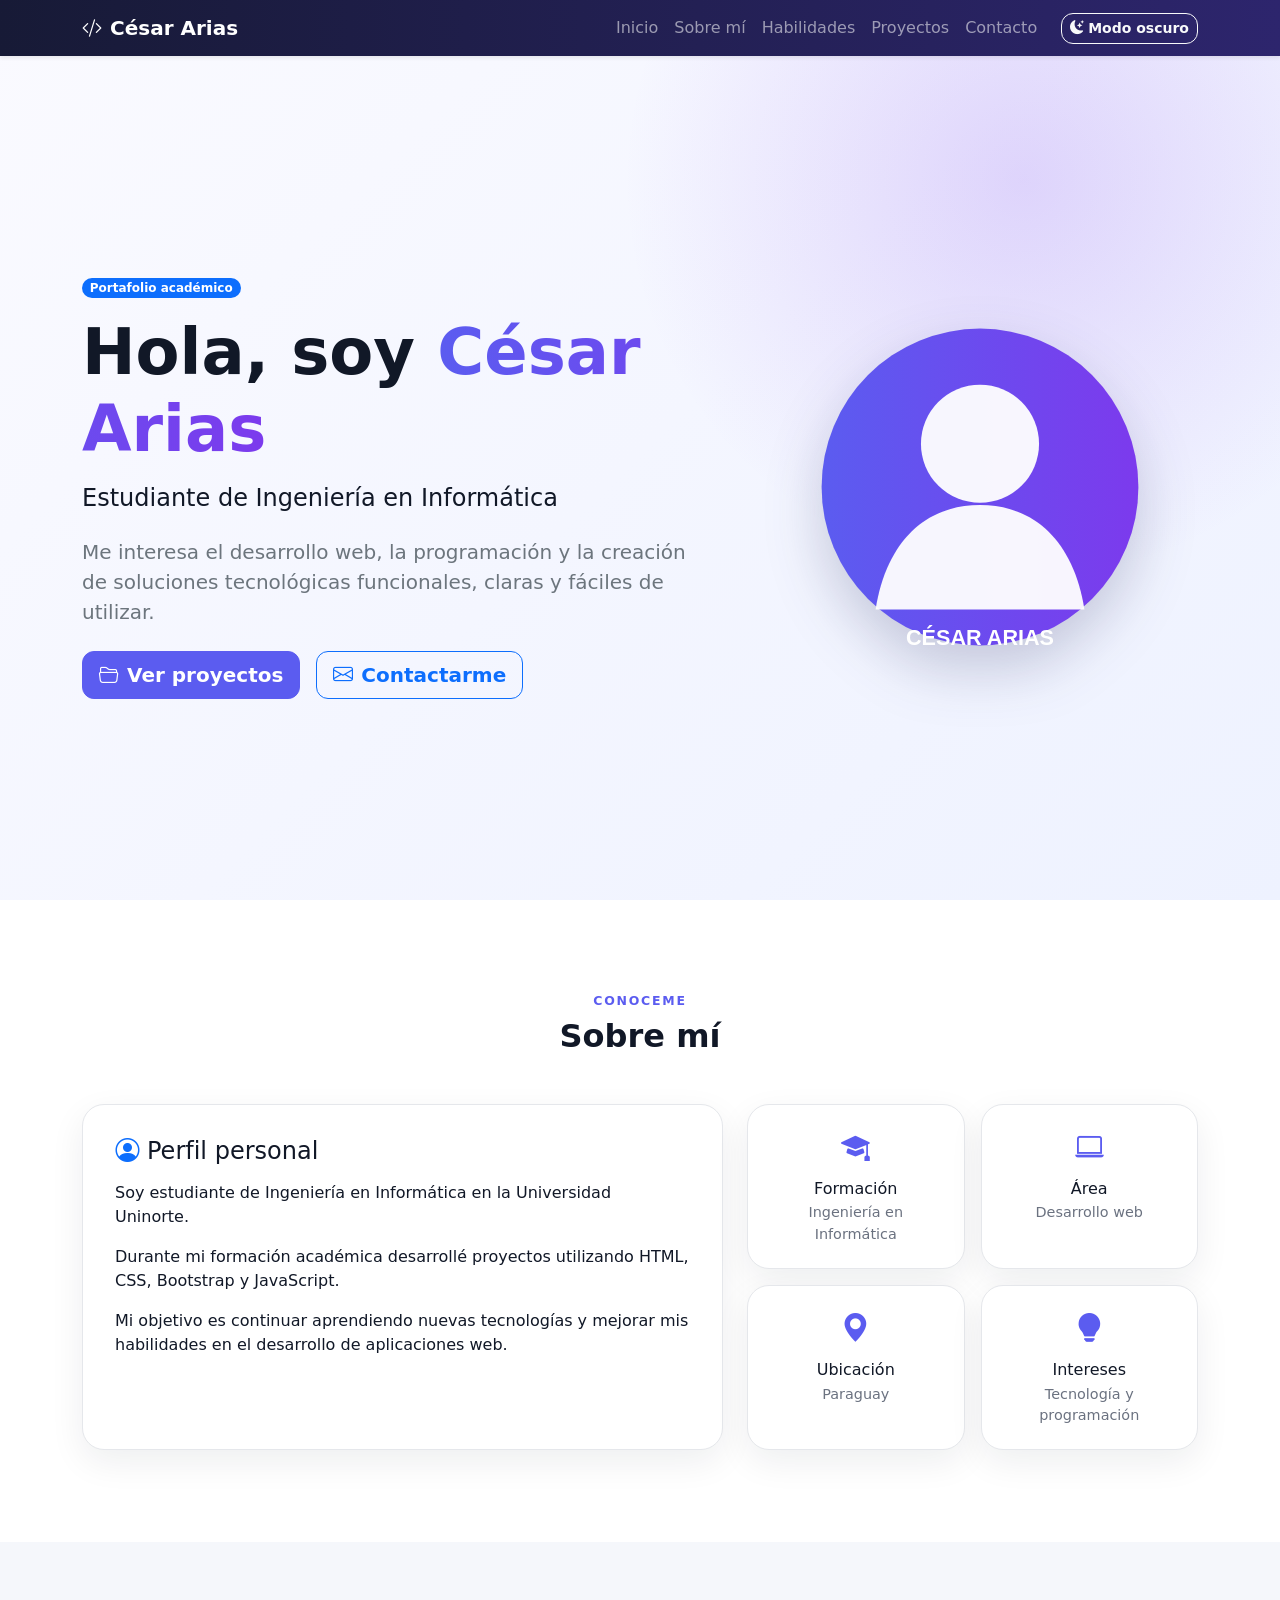
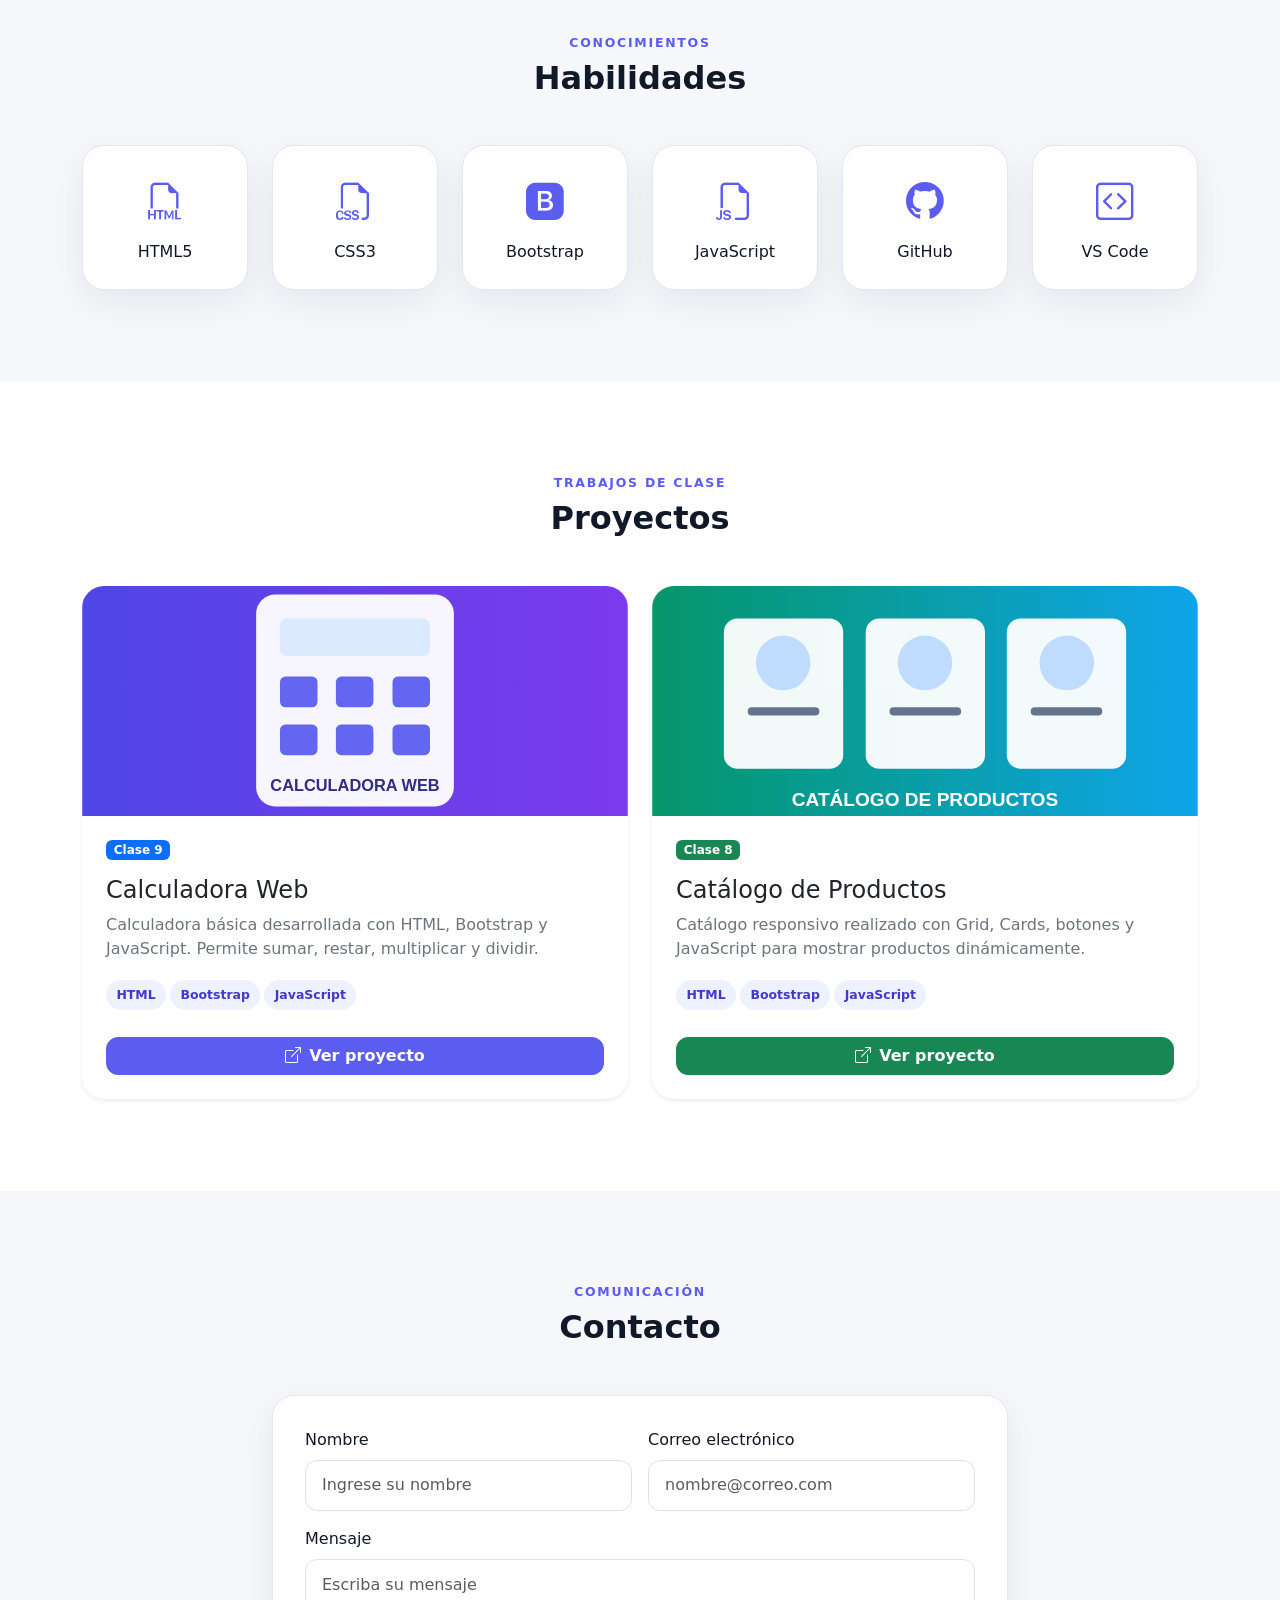
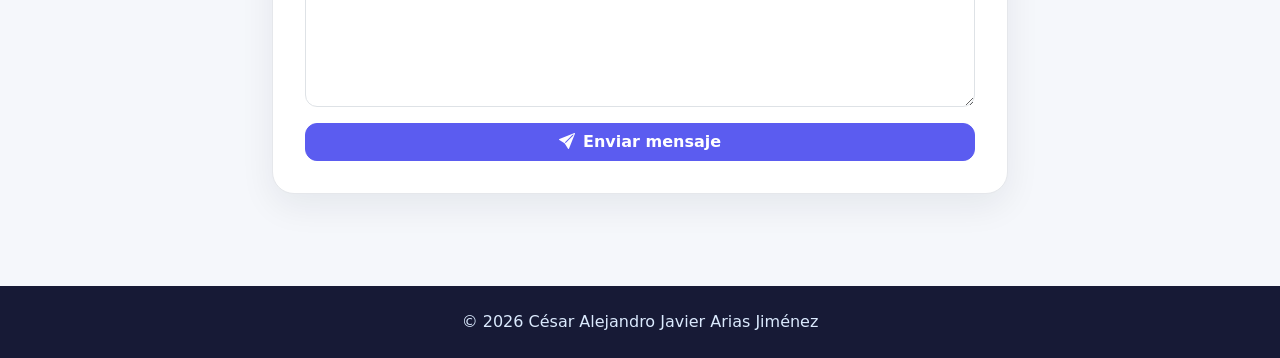
==== index.html @ 923761d0 "Primer commit" ====
<!doctype html>
<html lang="es" data-bs-theme="light">
<head>
  <meta charset="utf-8">
  <meta name="viewport" content="width=device-width, initial-scale=1">
  <meta name="description" content="Portafolio académico de César Alejandro Javier Arias Jiménez">
  <title>César Arias | Portafolio</title>
  <link href="https://cdn.jsdelivr.net/npm/bootstrap@5.3.3/dist/css/bootstrap.min.css" rel="stylesheet">
  <link href="https://cdn.jsdelivr.net/npm/bootstrap-icons@1.11.3/font/bootstrap-icons.min.css" rel="stylesheet">
  <link rel="stylesheet" href="css/style.css">
</head>
<body>
<nav class="navbar navbar-expand-lg navbar-dark fixed-top shadow-sm">
  <div class="container">
    <a class="navbar-brand fw-bold" href="#inicio"><i class="bi bi-code-slash me-2"></i>César Arias</a>
    <button class="navbar-toggler" type="button" data-bs-toggle="collapse" data-bs-target="#menu" aria-controls="menu" aria-expanded="false" aria-label="Abrir menú">
      <span class="navbar-toggler-icon"></span>
    </button>
    <div class="collapse navbar-collapse" id="menu">
      <ul class="navbar-nav ms-auto align-items-lg-center">
        <li class="nav-item"><a class="nav-link" href="#inicio">Inicio</a></li>
        <li class="nav-item"><a class="nav-link" href="#sobre-mi">Sobre mí</a></li>
        <li class="nav-item"><a class="nav-link" href="#habilidades">Habilidades</a></li>
        <li class="nav-item"><a class="nav-link" href="#proyectos">Proyectos</a></li>
        <li class="nav-item"><a class="nav-link" href="#contacto">Contacto</a></li>
        <li class="nav-item ms-lg-3 mt-2 mt-lg-0"><button id="botonTema" class="btn btn-outline-light btn-sm" type="button"><i class="bi bi-moon-stars-fill me-1"></i>Modo oscuro</button></li>
      </ul>
    </div>
  </div>
</nav>

<header id="inicio" class="hero d-flex align-items-center">
  <div class="container py-5">
    <div class="row align-items-center g-5">
      <div class="col-lg-7">
        <span class="badge rounded-pill text-bg-primary mb-3">Portafolio académico</span>
        <h1 class="display-3 fw-bold mb-3">Hola, soy <span>César Arias</span></h1>
        <p class="h4 fw-normal mb-4">Estudiante de Ingeniería en Informática</p>
        <p class="lead text-secondary mb-4">Me interesa el desarrollo web, la programación y la creación de soluciones tecnológicas funcionales, claras y fáciles de utilizar.</p>
        <div class="d-flex flex-wrap gap-3">
          <a class="btn btn-primary btn-lg" href="#proyectos"><i class="bi bi-folder2-open me-2"></i>Ver proyectos</a>
          <a class="btn btn-outline-primary btn-lg" href="#contacto"><i class="bi bi-envelope me-2"></i>Contactarme</a>
        </div>
      </div>
      <div class="col-lg-5 text-center">
        <img src="img/perfil.svg" class="img-fluid perfil" alt="Avatar representativo de César Arias">
      </div>
    </div>
  </div>
</header>

<main>
<section id="sobre-mi" class="seccion">
  <div class="container">
    <div class="text-center mb-5"><p class="etiqueta">CONOCEME</p><h2 class="fw-bold">Sobre mí</h2></div>
    <div class="row g-4 align-items-stretch">
      <div class="col-lg-7">
        <article class="panel h-100">
          <h3 class="h4 mb-3"><i class="bi bi-person-circle me-2 text-primary"></i>Perfil personal</h3>
          <p>Soy estudiante de Ingeniería en Informática en la Universidad Uninorte.</p>
          <p>Durante mi formación académica desarrollé proyectos utilizando HTML, CSS, Bootstrap y JavaScript.</p>
          <p class="mb-0">Mi objetivo es continuar aprendiendo nuevas tecnologías y mejorar mis habilidades en el desarrollo de aplicaciones web.</p>
        </article>
      </div>
      <div class="col-lg-5">
        <div class="row g-3 h-100">
          <div class="col-6"><div class="dato h-100"><i class="bi bi-mortarboard-fill"></i><h3>Formación</h3><p>Ingeniería en Informática</p></div></div>
          <div class="col-6"><div class="dato h-100"><i class="bi bi-laptop"></i><h3>Área</h3><p>Desarrollo web</p></div></div>
          <div class="col-6"><div class="dato h-100"><i class="bi bi-geo-alt-fill"></i><h3>Ubicación</h3><p>Paraguay</p></div></div>
          <div class="col-6"><div class="dato h-100"><i class="bi bi-lightbulb-fill"></i><h3>Intereses</h3><p>Tecnología y programación</p></div></div>
        </div>
      </div>
    </div>
  </div>
</section>

<section id="habilidades" class="seccion fondo-suave">
  <div class="container">
    <div class="text-center mb-5"><p class="etiqueta">CONOCIMIENTOS</p><h2 class="fw-bold">Habilidades</h2></div>
    <div class="row g-4 justify-content-center">
      <div class="col-6 col-md-4 col-lg-2"><div class="habilidad"><i class="bi bi-filetype-html"></i><h3>HTML5</h3></div></div>
      <div class="col-6 col-md-4 col-lg-2"><div class="habilidad"><i class="bi bi-filetype-css"></i><h3>CSS3</h3></div></div>
      <div class="col-6 col-md-4 col-lg-2"><div class="habilidad"><i class="bi bi-bootstrap-fill"></i><h3>Bootstrap</h3></div></div>
      <div class="col-6 col-md-4 col-lg-2"><div class="habilidad"><i class="bi bi-filetype-js"></i><h3>JavaScript</h3></div></div>
      <div class="col-6 col-md-4 col-lg-2"><div class="habilidad"><i class="bi bi-github"></i><h3>GitHub</h3></div></div>
      <div class="col-6 col-md-4 col-lg-2"><div class="habilidad"><i class="bi bi-code-square"></i><h3>VS Code</h3></div></div>
    </div>
  </div>
</section>

<section id="proyectos" class="seccion">
  <div class="container">
    <div class="text-center mb-5"><p class="etiqueta">TRABAJOS DE CLASE</p><h2 class="fw-bold">Proyectos</h2></div>
    <div class="row g-4">
      <div class="col-md-6">
        <article class="card proyecto h-100 border-0 shadow-sm">
          <img src="img/calculadora.svg" class="card-img-top" alt="Ilustración de una calculadora web">
          <div class="card-body d-flex flex-column p-4">
            <span class="badge text-bg-primary align-self-start mb-3">Clase 9</span>
            <h3 class="card-title h4">Calculadora Web</h3>
            <p class="card-text text-secondary">Calculadora básica desarrollada con HTML, Bootstrap y JavaScript. Permite sumar, restar, multiplicar y dividir.</p>
            <div class="mb-4"><span class="tecnologia">HTML</span><span class="tecnologia">Bootstrap</span><span class="tecnologia">JavaScript</span></div>
            <a class="btn btn-primary mt-auto" href="proyectos/calculadora/index.html"><i class="bi bi-box-arrow-up-right me-2"></i>Ver proyecto</a>
          </div>
        </article>
      </div>
      <div class="col-md-6">
        <article class="card proyecto h-100 border-0 shadow-sm">
          <img src="img/productos.svg" class="card-img-top" alt="Ilustración de un catálogo de productos">
          <div class="card-body d-flex flex-column p-4">
            <span class="badge text-bg-success align-self-start mb-3">Clase 8</span>
            <h3 class="card-title h4">Catálogo de Productos</h3>
            <p class="card-text text-secondary">Catálogo responsivo realizado con Grid, Cards, botones y JavaScript para mostrar productos dinámicamente.</p>
            <div class="mb-4"><span class="tecnologia">HTML</span><span class="tecnologia">Bootstrap</span><span class="tecnologia">JavaScript</span></div>
            <a class="btn btn-success mt-auto" href="proyectos/productos/index.html"><i class="bi bi-box-arrow-up-right me-2"></i>Ver proyecto</a>
          </div>
        </article>
      </div>
    </div>
  </div>
</section>

<section id="contacto" class="seccion fondo-suave">
  <div class="container">
    <div class="text-center mb-5"><p class="etiqueta">COMUNICACIÓN</p><h2 class="fw-bold">Contacto</h2></div>
    <div class="row justify-content-center"><div class="col-lg-8">
      <form id="formularioContacto" class="panel" novalidate>
        <div id="mensajeFormulario" class="alert d-none" role="alert"></div>
        <div class="row g-3">
          <div class="col-md-6"><label for="nombre" class="form-label">Nombre</label><input id="nombre" class="form-control" type="text" placeholder="Ingrese su nombre"></div>
          <div class="col-md-6"><label for="correo" class="form-label">Correo electrónico</label><input id="correo" class="form-control" type="email" placeholder="nombre@correo.com"></div>
          <div class="col-12"><label for="mensaje" class="form-label">Mensaje</label><textarea id="mensaje" class="form-control" rows="5" placeholder="Escriba su mensaje"></textarea></div>
          <div class="col-12"><button class="btn btn-primary w-100" type="submit"><i class="bi bi-send-fill me-2"></i>Enviar mensaje</button></div>
        </div>
      </form>
    </div></div>
  </div>
</section>
</main>

<footer class="py-4 text-center"><div class="container"><p class="mb-0">© <span id="anioActual"></span> César Alejandro Javier Arias Jiménez</p></div></footer>
<script src="https://cdn.jsdelivr.net/npm/bootstrap@5.3.3/dist/js/bootstrap.bundle.min.js"></script>
<script src="js/script.js"></script>
</body>
</html>
---- css/style.css ----
:root{--primario:#5b5cf0;--secundario:#7c3aed;--oscuro:#111827;--suave:#f5f7fb;--borde:#e5e7eb}
html{scroll-behavior:smooth;scroll-padding-top:74px}
body{font-family:system-ui,-apple-system,"Segoe UI",sans-serif;color:var(--oscuro);background:#fff}
.navbar{background:linear-gradient(90deg,#171a36,#2d256d)}
.nav-link{font-weight:500}.nav-link:hover{color:#fff}
.hero{min-height:100vh;padding-top:74px;background:radial-gradient(circle at 80% 20%,rgba(124,58,237,.18),transparent 32%),linear-gradient(135deg,#fafaff,#eef2ff)}
.hero h1 span{background:linear-gradient(90deg,var(--primario),var(--secundario));-webkit-background-clip:text;background-clip:text;color:transparent}
.perfil{width:min(360px,85%);filter:drop-shadow(0 24px 28px rgba(38,39,91,.22))}
.seccion{padding:92px 0}.fondo-suave{background:var(--suave)}
.etiqueta{color:var(--primario);font-weight:800;letter-spacing:.14em;font-size:.78rem;margin-bottom:.4rem}
.panel,.dato,.habilidad{background:var(--bs-body-bg);border:1px solid var(--borde);border-radius:22px;box-shadow:0 12px 35px rgba(17,24,39,.07)}
.panel{padding:32px}.dato{padding:22px;text-align:center}.dato i{font-size:1.8rem;color:var(--primario)}.dato h3{font-size:1rem;margin:.6rem 0 .25rem}.dato p{font-size:.9rem;color:#6b7280;margin:0}
.habilidad{padding:28px 12px;text-align:center;transition:.25s}.habilidad:hover{transform:translateY(-6px)}.habilidad i{font-size:2.35rem;color:var(--primario)}.habilidad h3{font-size:1rem;margin:.7rem 0 0}
.proyecto{border-radius:22px;overflow:hidden;transition:.25s}.proyecto:hover{transform:translateY(-6px);box-shadow:0 18px 45px rgba(17,24,39,.15)!important}.proyecto img{height:230px;object-fit:cover;background:#eef2ff}.tecnologia{display:inline-block;background:#eef2ff;color:#4338ca;padding:.35rem .65rem;border-radius:999px;font-size:.78rem;font-weight:700;margin:.2rem .25rem .2rem 0}
.form-control{padding:.8rem 1rem;border-radius:12px}.form-control:focus{border-color:var(--primario);box-shadow:0 0 0 .25rem rgba(91,92,240,.15)}
.btn{border-radius:12px;font-weight:650}.btn-primary{background:var(--primario);border-color:var(--primario)}.btn-primary:hover{background:#4949d8;border-color:#4949d8}
footer{background:#171a36;color:#dbeafe}
[data-bs-theme="dark"] body{color:#e5e7eb;background:#0f172a}[data-bs-theme="dark"] .hero{background:radial-gradient(circle at 80% 20%,rgba(124,58,237,.25),transparent 32%),linear-gradient(135deg,#0f172a,#151936)}[data-bs-theme="dark"] .fondo-suave{background:#111827}[data-bs-theme="dark"] .panel,[data-bs-theme="dark"] .dato,[data-bs-theme="dark"] .habilidad{border-color:#334155}[data-bs-theme="dark"] .proyecto .card-body{background:#182235}[data-bs-theme="dark"] .text-secondary{color:#a9b4c4!important}[data-bs-theme="dark"] .tecnologia{background:#252b56;color:#c7d2fe}
@media(max-width:991px){.hero{text-align:center;padding-top:120px;padding-bottom:70px}.hero .d-flex{justify-content:center}.perfil{width:260px}.seccion{padding:70px 0}}
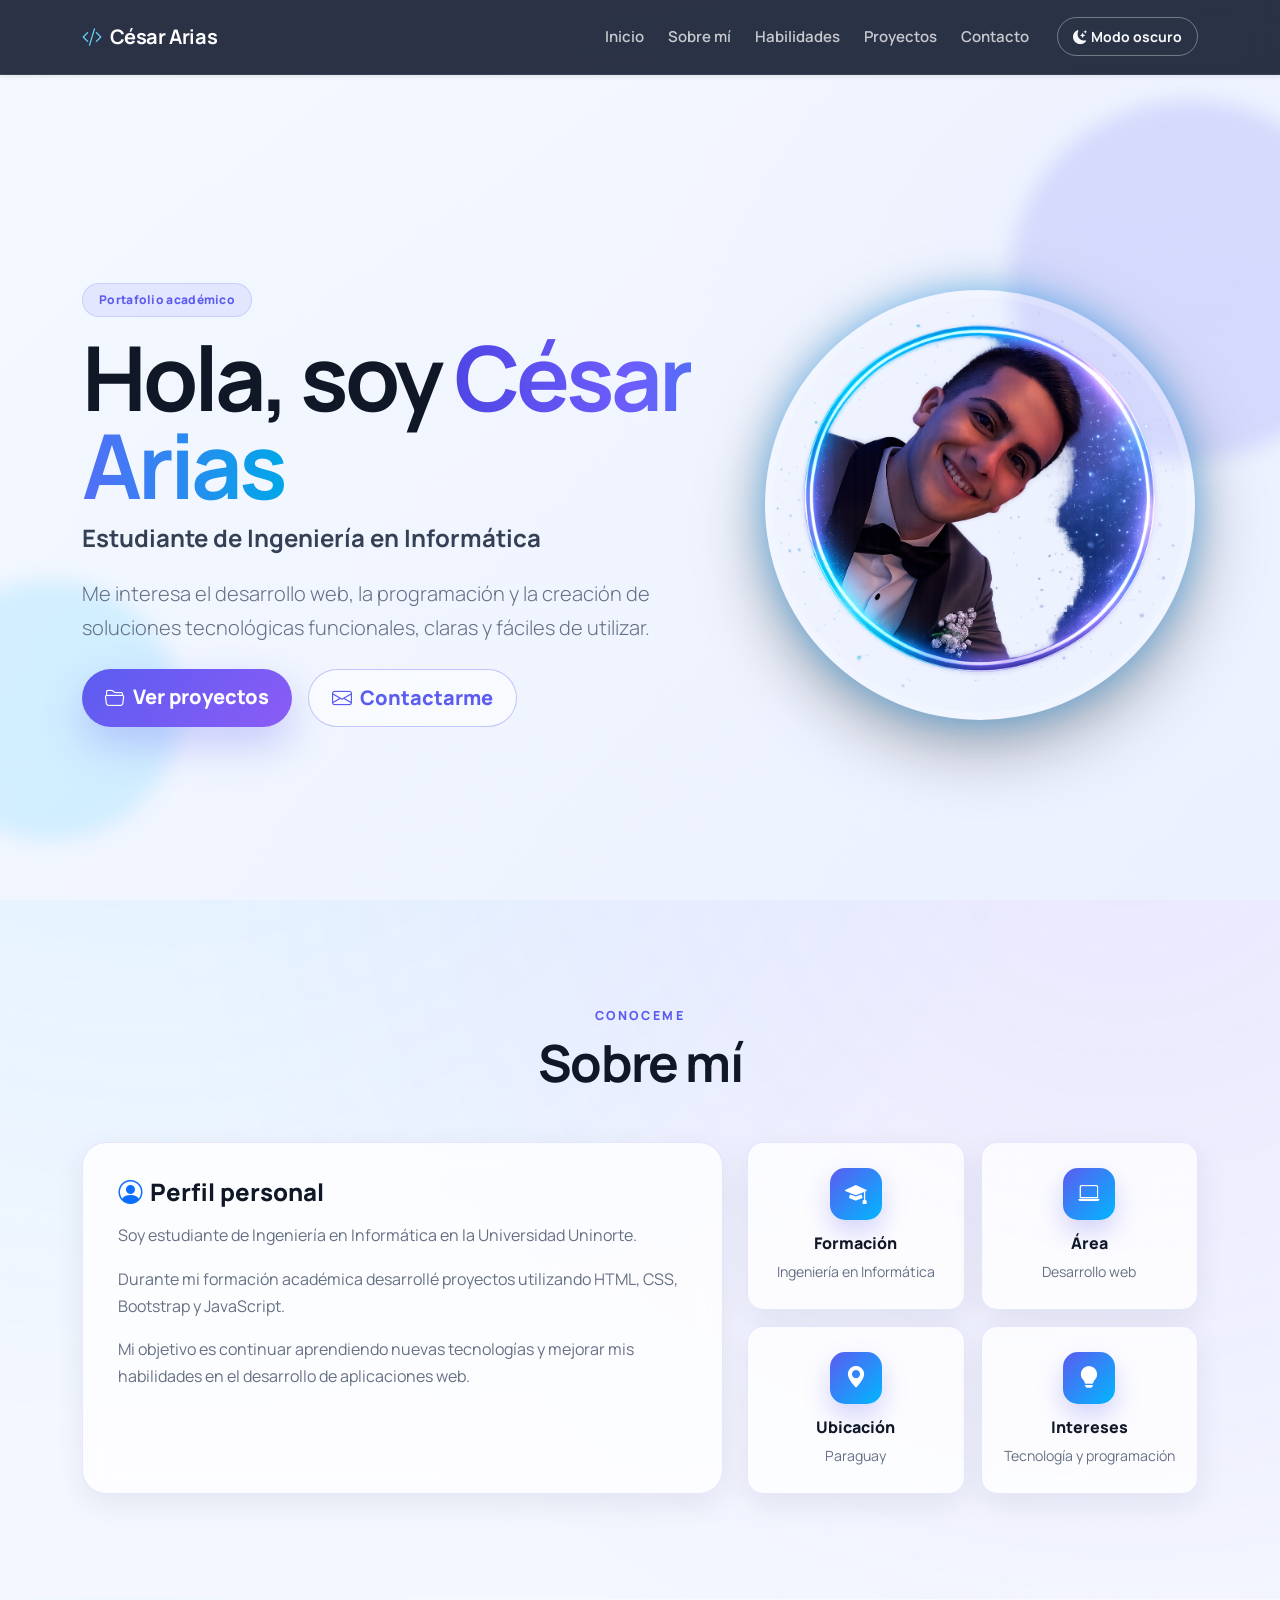
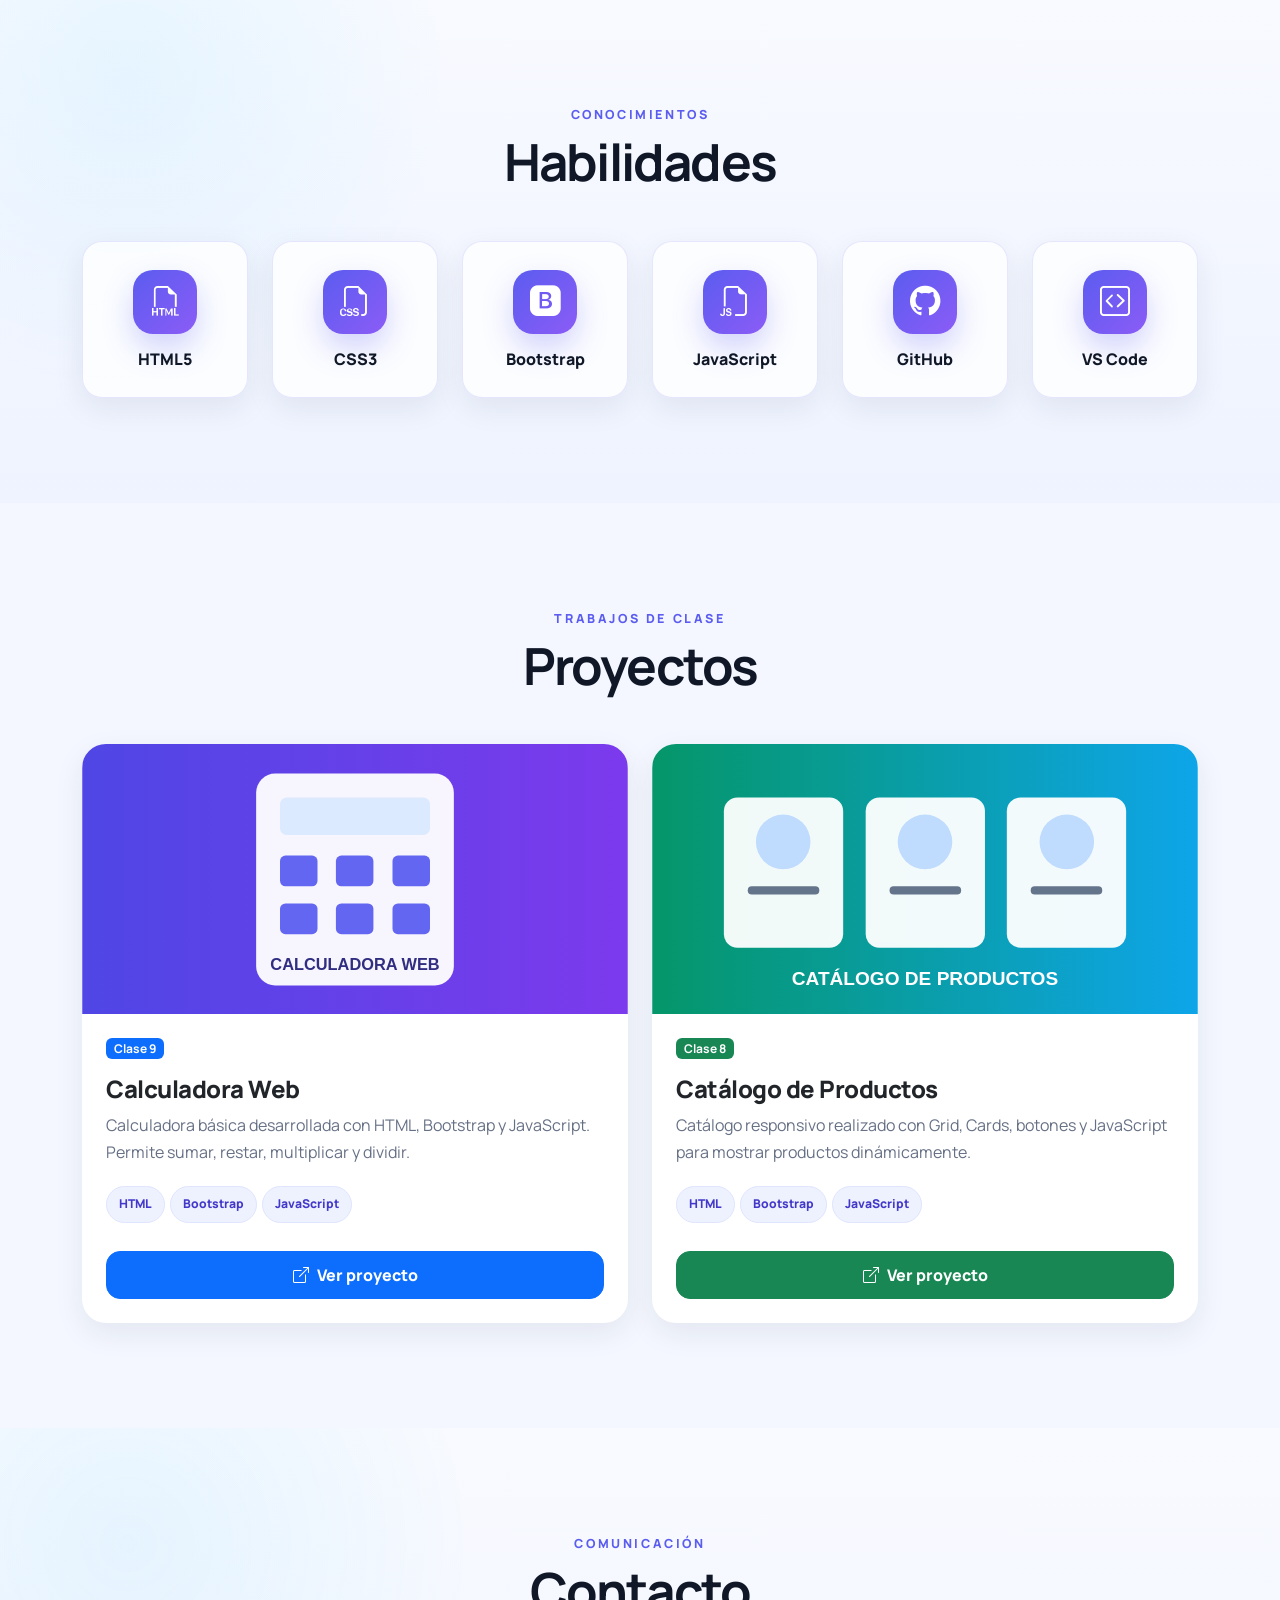
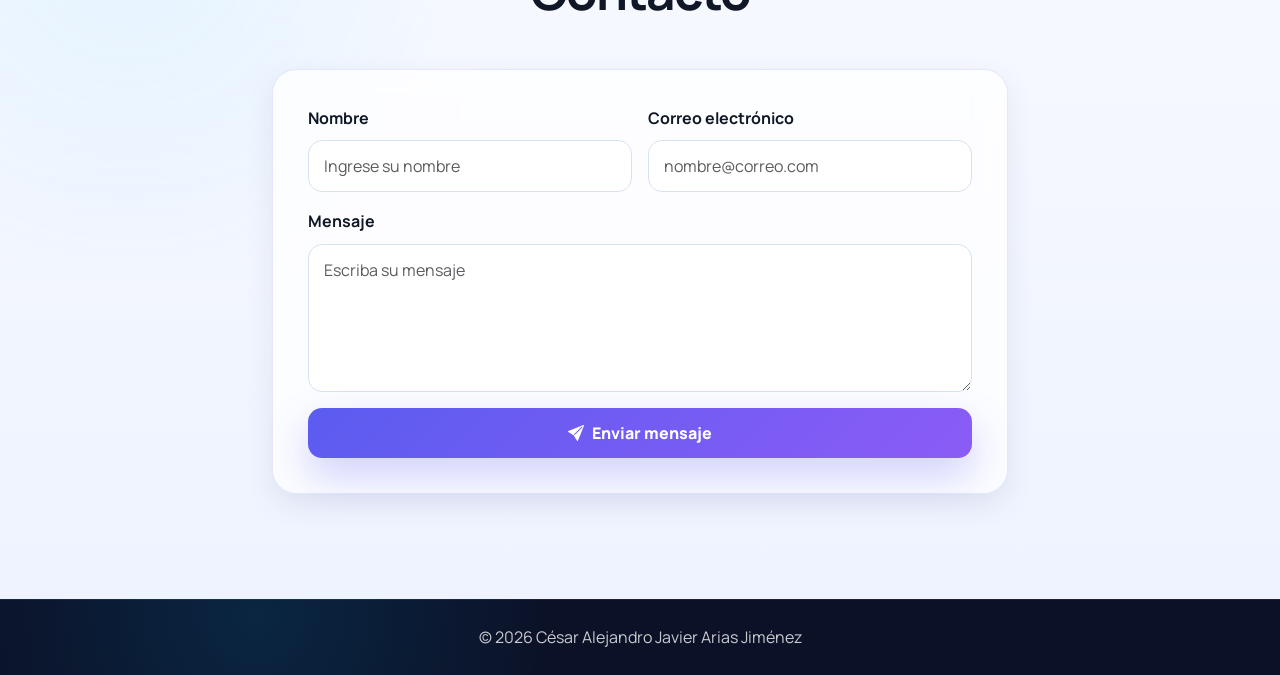
==== commit 45cdbf1a: "Actualicé el diseño del portafolio" ====
--- a/index.html
+++ b/index.html
@@ -43,7 +43,7 @@
         </div>
       </div>
       <div class="col-lg-5 text-center">
-        <img src="img/perfil.svg" class="img-fluid perfil" alt="Avatar representativo de César Arias">
+        <img src="img/perfil.png" class="img-fluid perfil" alt="Avatar representativo de César Arias">
       </div>
     </div>
   </div>
--- a/css/style.css
+++ b/css/style.css
@@ -1,19 +1,617 @@
-:root{--primario:#5b5cf0;--secundario:#7c3aed;--oscuro:#111827;--suave:#f5f7fb;--borde:#e5e7eb}
-html{scroll-behavior:smooth;scroll-padding-top:74px}
-body{font-family:system-ui,-apple-system,"Segoe UI",sans-serif;color:var(--oscuro);background:#fff}
-.navbar{background:linear-gradient(90deg,#171a36,#2d256d)}
-.nav-link{font-weight:500}.nav-link:hover{color:#fff}
-.hero{min-height:100vh;padding-top:74px;background:radial-gradient(circle at 80% 20%,rgba(124,58,237,.18),transparent 32%),linear-gradient(135deg,#fafaff,#eef2ff)}
-.hero h1 span{background:linear-gradient(90deg,var(--primario),var(--secundario));-webkit-background-clip:text;background-clip:text;color:transparent}
-.perfil{width:min(360px,85%);filter:drop-shadow(0 24px 28px rgba(38,39,91,.22))}
-.seccion{padding:92px 0}.fondo-suave{background:var(--suave)}
-.etiqueta{color:var(--primario);font-weight:800;letter-spacing:.14em;font-size:.78rem;margin-bottom:.4rem}
-.panel,.dato,.habilidad{background:var(--bs-body-bg);border:1px solid var(--borde);border-radius:22px;box-shadow:0 12px 35px rgba(17,24,39,.07)}
-.panel{padding:32px}.dato{padding:22px;text-align:center}.dato i{font-size:1.8rem;color:var(--primario)}.dato h3{font-size:1rem;margin:.6rem 0 .25rem}.dato p{font-size:.9rem;color:#6b7280;margin:0}
-.habilidad{padding:28px 12px;text-align:center;transition:.25s}.habilidad:hover{transform:translateY(-6px)}.habilidad i{font-size:2.35rem;color:var(--primario)}.habilidad h3{font-size:1rem;margin:.7rem 0 0}
-.proyecto{border-radius:22px;overflow:hidden;transition:.25s}.proyecto:hover{transform:translateY(-6px);box-shadow:0 18px 45px rgba(17,24,39,.15)!important}.proyecto img{height:230px;object-fit:cover;background:#eef2ff}.tecnologia{display:inline-block;background:#eef2ff;color:#4338ca;padding:.35rem .65rem;border-radius:999px;font-size:.78rem;font-weight:700;margin:.2rem .25rem .2rem 0}
-.form-control{padding:.8rem 1rem;border-radius:12px}.form-control:focus{border-color:var(--primario);box-shadow:0 0 0 .25rem rgba(91,92,240,.15)}
-.btn{border-radius:12px;font-weight:650}.btn-primary{background:var(--primario);border-color:var(--primario)}.btn-primary:hover{background:#4949d8;border-color:#4949d8}
-footer{background:#171a36;color:#dbeafe}
-[data-bs-theme="dark"] body{color:#e5e7eb;background:#0f172a}[data-bs-theme="dark"] .hero{background:radial-gradient(circle at 80% 20%,rgba(124,58,237,.25),transparent 32%),linear-gradient(135deg,#0f172a,#151936)}[data-bs-theme="dark"] .fondo-suave{background:#111827}[data-bs-theme="dark"] .panel,[data-bs-theme="dark"] .dato,[data-bs-theme="dark"] .habilidad{border-color:#334155}[data-bs-theme="dark"] .proyecto .card-body{background:#182235}[data-bs-theme="dark"] .text-secondary{color:#a9b4c4!important}[data-bs-theme="dark"] .tecnologia{background:#252b56;color:#c7d2fe}
-@media(max-width:991px){.hero{text-align:center;padding-top:120px;padding-bottom:70px}.hero .d-flex{justify-content:center}.perfil{width:260px}.seccion{padding:70px 0}}
+@import url("https://fonts.googleapis.com/css2?family=Manrope:wght@400;500;600;700;800&display=swap");
+
+:root {
+  --primary: #5b5cf0;
+  --primary-dark: #4338ca;
+  --secondary: #00b7ff;
+  --accent: #8b5cf6;
+  --success: #10b981;
+
+  --bg: #f4f7ff;
+  --surface: rgba(255, 255, 255, 0.78);
+  --surface-solid: #ffffff;
+  --surface-soft: #eef3ff;
+
+  --text: #101828;
+  --text-muted: #667085;
+  --border: rgba(91, 92, 240, 0.14);
+
+  --shadow-sm: 0 10px 30px rgba(30, 41, 59, 0.08);
+  --shadow-md: 0 22px 60px rgba(30, 41, 59, 0.13);
+  --shadow-primary: 0 18px 40px rgba(91, 92, 240, 0.28);
+
+  --radius-sm: 16px;
+  --radius-md: 24px;
+  --radius-lg: 34px;
+}
+
+* {
+  box-sizing: border-box;
+}
+
+html {
+  scroll-behavior: smooth;
+  scroll-padding-top: 88px;
+}
+
+body {
+  margin: 0;
+  overflow-x: hidden;
+  font-family: "Manrope", sans-serif;
+  color: var(--text);
+  background:
+    radial-gradient(circle at 12% 12%, rgba(0, 183, 255, 0.10), transparent 28%),
+    radial-gradient(circle at 88% 20%, rgba(139, 92, 246, 0.10), transparent 30%),
+    var(--bg);
+  line-height: 1.7;
+}
+
+a {
+  text-decoration: none;
+}
+
+img {
+  max-width: 100%;
+}
+
+.navbar {
+  padding: 15px 0;
+  background: rgba(10, 18, 40, 0.86);
+  backdrop-filter: blur(18px);
+  -webkit-backdrop-filter: blur(18px);
+  border-bottom: 1px solid rgba(255, 255, 255, 0.08);
+  transition: all 0.3s ease;
+}
+
+.navbar-brand {
+  color: #ffffff;
+  font-size: 1.25rem;
+  font-weight: 800;
+  letter-spacing: -0.4px;
+}
+
+.navbar-brand:hover {
+  color: #ffffff;
+}
+
+.navbar-brand i {
+  color: #66d9ff;
+}
+
+.navbar .nav-link {
+  position: relative;
+  color: rgba(255, 255, 255, 0.74);
+  font-weight: 600;
+  font-size: 0.94rem;
+  padding: 9px 12px !important;
+  transition: all 0.25s ease;
+}
+
+.navbar .nav-link::after {
+  content: "";
+  position: absolute;
+  left: 50%;
+  bottom: 2px;
+  width: 0;
+  height: 2px;
+  border-radius: 20px;
+  background: linear-gradient(90deg, #66d9ff, #8b5cf6);
+  transform: translateX(-50%);
+  transition: width 0.25s ease;
+}
+
+.navbar .nav-link:hover {
+  color: #ffffff;
+}
+
+.navbar .nav-link:hover::after {
+  width: 60%;
+}
+
+#botonTema {
+  border-radius: 999px;
+  padding: 8px 15px;
+  border-color: rgba(255, 255, 255, 0.35);
+  font-weight: 700;
+  transition: all 0.25s ease;
+}
+
+#botonTema:hover {
+  color: #101828;
+  background: #ffffff;
+  border-color: #ffffff;
+  transform: translateY(-2px);
+}
+
+.hero {
+  position: relative;
+  min-height: 100vh;
+  padding-top: 110px;
+  display: flex;
+  align-items: center;
+  isolation: isolate;
+  background:
+    linear-gradient(135deg, rgba(246, 249, 255, 0.96), rgba(235, 241, 255, 0.92)),
+    radial-gradient(circle at 85% 25%, rgba(91, 92, 240, 0.26), transparent 34%);
+}
+
+.hero::before,
+.hero::after {
+  content: "";
+  position: absolute;
+  border-radius: 50%;
+  filter: blur(10px);
+  z-index: -1;
+}
+
+.hero::before {
+  width: 360px;
+  height: 360px;
+  top: 100px;
+  right: -90px;
+  background: rgba(91, 92, 240, 0.16);
+}
+
+.hero::after {
+  width: 260px;
+  height: 260px;
+  bottom: 60px;
+  left: -80px;
+  background: rgba(0, 183, 255, 0.13);
+}
+
+.hero .badge {
+  padding: 10px 16px;
+  border: 1px solid rgba(91, 92, 240, 0.18);
+  background: rgba(91, 92, 240, 0.10) !important;
+  color: var(--primary) !important;
+  font-weight: 800;
+  letter-spacing: 0.3px;
+}
+
+.hero h1 {
+  max-width: 760px;
+  font-size: clamp(3rem, 7vw, 5.8rem);
+  line-height: 0.98;
+  letter-spacing: -4px;
+  color: #101828;
+}
+
+.hero h1 span {
+  background: linear-gradient(90deg, #4f46e5 0%, #6d5dfc 40%, #00a7e8 100%);
+  -webkit-background-clip: text;
+  background-clip: text;
+  color: transparent;
+}
+
+.hero .h4 {
+  color: #344054;
+  font-weight: 700 !important;
+}
+
+.hero .lead {
+  max-width: 680px;
+  color: var(--text-muted) !important;
+}
+
+.hero .btn {
+  min-width: 170px;
+  padding: 13px 23px;
+  border-radius: 999px;
+  font-weight: 800;
+  border-width: 1px;
+  transition: all 0.28s ease;
+}
+
+.hero .btn-primary {
+  border: none;
+  background: linear-gradient(135deg, var(--primary), var(--accent));
+  box-shadow: var(--shadow-primary);
+}
+
+.hero .btn-primary:hover {
+  background: linear-gradient(135deg, var(--primary-dark), #7c3aed);
+  transform: translateY(-4px);
+  box-shadow: 0 23px 48px rgba(91, 92, 240, 0.34);
+}
+
+.hero .btn-outline-primary {
+  color: var(--primary);
+  border-color: rgba(91, 92, 240, 0.34);
+  background: rgba(255, 255, 255, 0.56);
+  backdrop-filter: blur(12px);
+}
+
+.hero .btn-outline-primary:hover {
+  color: #ffffff;
+  background: var(--primary);
+  border-color: var(--primary);
+  transform: translateY(-4px);
+}
+
+.perfil{
+    width: 430px;
+    height: 430px;
+    max-width: 100%;
+    object-fit: cover;
+    object-position: center top;
+    border-radius: 50%;
+    border: 8px solid rgba(255,255,255,.18);
+    box-shadow:
+        0 0 35px rgba(0,153,255,.45),
+        0 25px 70px rgba(0,0,0,.35);
+    transition: all .4s ease;
+}
+
+.perfil:hover{
+    transform: scale(1.05) rotate(-2deg);
+    box-shadow:
+        0 0 55px rgba(0,153,255,.7),
+        0 30px 90px rgba(0,0,0,.45);
+}
+
+@keyframes flotar {
+  0%, 100% {
+    transform: translateY(0);
+  }
+  50% {
+    transform: translateY(-14px);
+  }
+}
+
+.seccion {
+  position: relative;
+  padding: 105px 0;
+}
+
+.fondo-suave {
+  background:
+    radial-gradient(circle at 10% 15%, rgba(0, 183, 255, 0.07), transparent 26%),
+    linear-gradient(180deg, #f8faff, #eef3ff);
+}
+
+.etiqueta {
+  margin-bottom: 6px;
+  color: var(--primary);
+  font-size: 0.78rem;
+  font-weight: 800;
+  letter-spacing: 2.6px;
+}
+
+.seccion h2 {
+  font-size: clamp(2.2rem, 4vw, 3.2rem);
+  letter-spacing: -1.8px;
+}
+
+.panel {
+  padding: 35px;
+  border-radius: var(--radius-md);
+  border: 1px solid var(--border);
+  background: var(--surface);
+  backdrop-filter: blur(14px);
+  -webkit-backdrop-filter: blur(14px);
+  box-shadow: var(--shadow-sm);
+  transition: all 0.3s ease;
+}
+
+.panel:hover {
+  transform: translateY(-6px);
+  box-shadow: var(--shadow-md);
+}
+
+.panel h3 {
+  font-weight: 800;
+}
+
+.panel p {
+  color: var(--text-muted);
+}
+
+.dato {
+  padding: 25px 18px;
+  text-align: center;
+  border-radius: var(--radius-sm);
+  border: 1px solid var(--border);
+  background: var(--surface);
+  box-shadow: var(--shadow-sm);
+  transition: all 0.3s ease;
+}
+
+.dato:hover {
+  transform: translateY(-7px);
+  border-color: rgba(91, 92, 240, 0.32);
+  box-shadow: var(--shadow-md);
+}
+
+.dato i {
+  display: inline-grid;
+  place-items: center;
+  width: 52px;
+  height: 52px;
+  margin-bottom: 14px;
+  border-radius: 15px;
+  color: #ffffff;
+  font-size: 1.35rem;
+  background: linear-gradient(135deg, var(--primary), var(--secondary));
+  box-shadow: 0 12px 26px rgba(91, 92, 240, 0.25);
+}
+
+.dato h3 {
+  margin-bottom: 7px;
+  font-size: 1rem;
+  font-weight: 800;
+}
+
+.dato p {
+  margin: 0;
+  color: var(--text-muted);
+  font-size: 0.88rem;
+}
+
+.habilidad {
+  height: 100%;
+  padding: 28px 14px;
+  text-align: center;
+  border: 1px solid var(--border);
+  border-radius: 20px;
+  background: rgba(255, 255, 255, 0.76);
+  box-shadow: var(--shadow-sm);
+  transition: all 0.3s ease;
+}
+
+.habilidad:hover {
+  transform: translateY(-9px);
+  border-color: rgba(91, 92, 240, 0.35);
+  box-shadow: var(--shadow-md);
+}
+
+.habilidad i {
+  display: inline-grid;
+  place-items: center;
+  width: 64px;
+  height: 64px;
+  margin-bottom: 16px;
+  border-radius: 20px;
+  color: #ffffff;
+  font-size: 1.9rem;
+  background: linear-gradient(135deg, var(--primary), var(--accent));
+  box-shadow: 0 14px 30px rgba(91, 92, 240, 0.26);
+}
+
+.habilidad h3 {
+  margin: 0;
+  font-size: 1rem;
+  font-weight: 800;
+}
+
+.proyecto {
+  overflow: hidden;
+  border-radius: var(--radius-md);
+  background: var(--surface-solid);
+  box-shadow: var(--shadow-sm) !important;
+  transition: all 0.35s ease;
+}
+
+.proyecto:hover {
+  transform: translateY(-10px);
+  box-shadow: var(--shadow-md) !important;
+}
+
+.proyecto .card-img-top {
+  height: 270px;
+  object-fit: cover;
+  background: linear-gradient(135deg, #edf2ff, #e5f7ff);
+  transition: transform 0.45s ease;
+}
+
+.proyecto:hover .card-img-top {
+  transform: scale(1.035);
+}
+
+.proyecto .card-title {
+  font-weight: 800;
+  letter-spacing: -0.5px;
+}
+
+.proyecto .card-text {
+  color: var(--text-muted) !important;
+}
+
+.tecnologia {
+  display: inline-block;
+  margin: 4px 5px 4px 0;
+  padding: 7px 12px;
+  border-radius: 999px;
+  color: #4338ca;
+  background: #eef2ff;
+  border: 1px solid #dfe4ff;
+  font-size: 0.76rem;
+  font-weight: 800;
+}
+
+.proyecto .btn {
+  padding: 11px 18px;
+  border-radius: 14px;
+  font-weight: 800;
+  transition: all 0.25s ease;
+}
+
+.proyecto .btn:hover {
+  transform: translateY(-3px);
+}
+
+.form-control {
+  padding: 13px 15px;
+  border-radius: 14px;
+  border: 1px solid #d9e1f2;
+  background: rgba(255, 255, 255, 0.88);
+  box-shadow: none;
+  transition: all 0.25s ease;
+}
+
+.form-control:focus {
+  border-color: rgba(91, 92, 240, 0.65);
+  box-shadow: 0 0 0 4px rgba(91, 92, 240, 0.12);
+}
+
+.form-label {
+  font-weight: 700;
+}
+
+#formularioContacto .btn {
+  padding: 13px 18px;
+  border: none;
+  border-radius: 14px;
+  font-weight: 800;
+  background: linear-gradient(135deg, var(--primary), var(--accent));
+  box-shadow: var(--shadow-primary);
+}
+
+#formularioContacto .btn:hover {
+  transform: translateY(-3px);
+}
+
+footer {
+  color: rgba(255, 255, 255, 0.78);
+  background:
+    radial-gradient(circle at 20% 20%, rgba(0, 183, 255, 0.12), transparent 28%),
+    #0b1228;
+  border-top: 1px solid rgba(255, 255, 255, 0.07);
+}
+
+[data-bs-theme="dark"] {
+  --bg: #080d1c;
+  --surface: rgba(17, 25, 50, 0.76);
+  --surface-solid: #111a33;
+  --surface-soft: #111a33;
+
+  --text: #f4f7ff;
+  --text-muted: #aeb9ce;
+  --border: rgba(132, 151, 190, 0.18);
+
+  --shadow-sm: 0 14px 35px rgba(0, 0, 0, 0.22);
+  --shadow-md: 0 24px 70px rgba(0, 0, 0, 0.34);
+}
+
+[data-bs-theme="dark"] body {
+  background:
+    radial-gradient(circle at 14% 10%, rgba(91, 92, 240, 0.15), transparent 28%),
+    radial-gradient(circle at 90% 20%, rgba(0, 183, 255, 0.11), transparent 30%),
+    var(--bg);
+  color: var(--text);
+}
+
+[data-bs-theme="dark"] .hero {
+  background:
+    radial-gradient(circle at 85% 28%, rgba(91, 92, 240, 0.20), transparent 34%),
+    linear-gradient(135deg, #090f22, #111b38);
+}
+
+[data-bs-theme="dark"] .hero h1,
+[data-bs-theme="dark"] .seccion h2 {
+  color: var(--text);
+}
+
+[data-bs-theme="dark"] .hero .h4 {
+  color: #d1d9ea;
+}
+
+[data-bs-theme="dark"] .fondo-suave {
+  background:
+    radial-gradient(circle at 10% 15%, rgba(0, 183, 255, 0.06), transparent 26%),
+    linear-gradient(180deg, #0c1328, #101a35);
+}
+
+[data-bs-theme="dark"] .panel,
+[data-bs-theme="dark"] .dato,
+[data-bs-theme="dark"] .habilidad,
+[data-bs-theme="dark"] .proyecto {
+  color: var(--text);
+  background: var(--surface);
+}
+
+[data-bs-theme="dark"] .form-control {
+  color: #ffffff;
+  background: rgba(10, 18, 40, 0.76);
+  border-color: rgba(132, 151, 190, 0.20);
+}
+
+[data-bs-theme="dark"] .form-control::placeholder {
+  color: #8591a9;
+}
+
+[data-bs-theme="dark"] .tecnologia {
+  color: #c5c6ff;
+  background: rgba(91, 92, 240, 0.13);
+  border-color: rgba(91, 92, 240, 0.25);
+}
+
+@media (max-width: 991px) {
+  .navbar-collapse {
+    margin-top: 14px;
+    padding: 16px;
+    border-radius: 18px;
+    background: rgba(10, 18, 40, 0.96);
+  }
+
+  .navbar .nav-link {
+    padding: 10px 4px !important;
+  }
+
+  .hero {
+    min-height: auto;
+    padding: 145px 0 95px;
+    text-align: center;
+  }
+
+  .hero h1 {
+    letter-spacing: -2.7px;
+  }
+
+  .hero .lead {
+    margin-inline: auto;
+  }
+
+  .hero .d-flex {
+    justify-content: center;
+  }
+
+  .perfil {
+    width: 330px;
+  }
+}
+
+@media (max-width: 576px) {
+  .hero {
+    padding-top: 125px;
+  }
+
+  .hero h1 {
+    font-size: 3.05rem;
+    letter-spacing: -2.4px;
+  }
+
+  .hero .btn {
+    width: 100%;
+  }
+
+  .seccion {
+    padding: 78px 0;
+  }
+
+  .panel {
+    padding: 25px;
+  }
+
+  .dato {
+    padding: 22px 12px;
+  }
+
+  .proyecto .card-img-top {
+    height: 220px;
+  }
+
+  .perfil {
+    width: 280px;
+  }
+}
